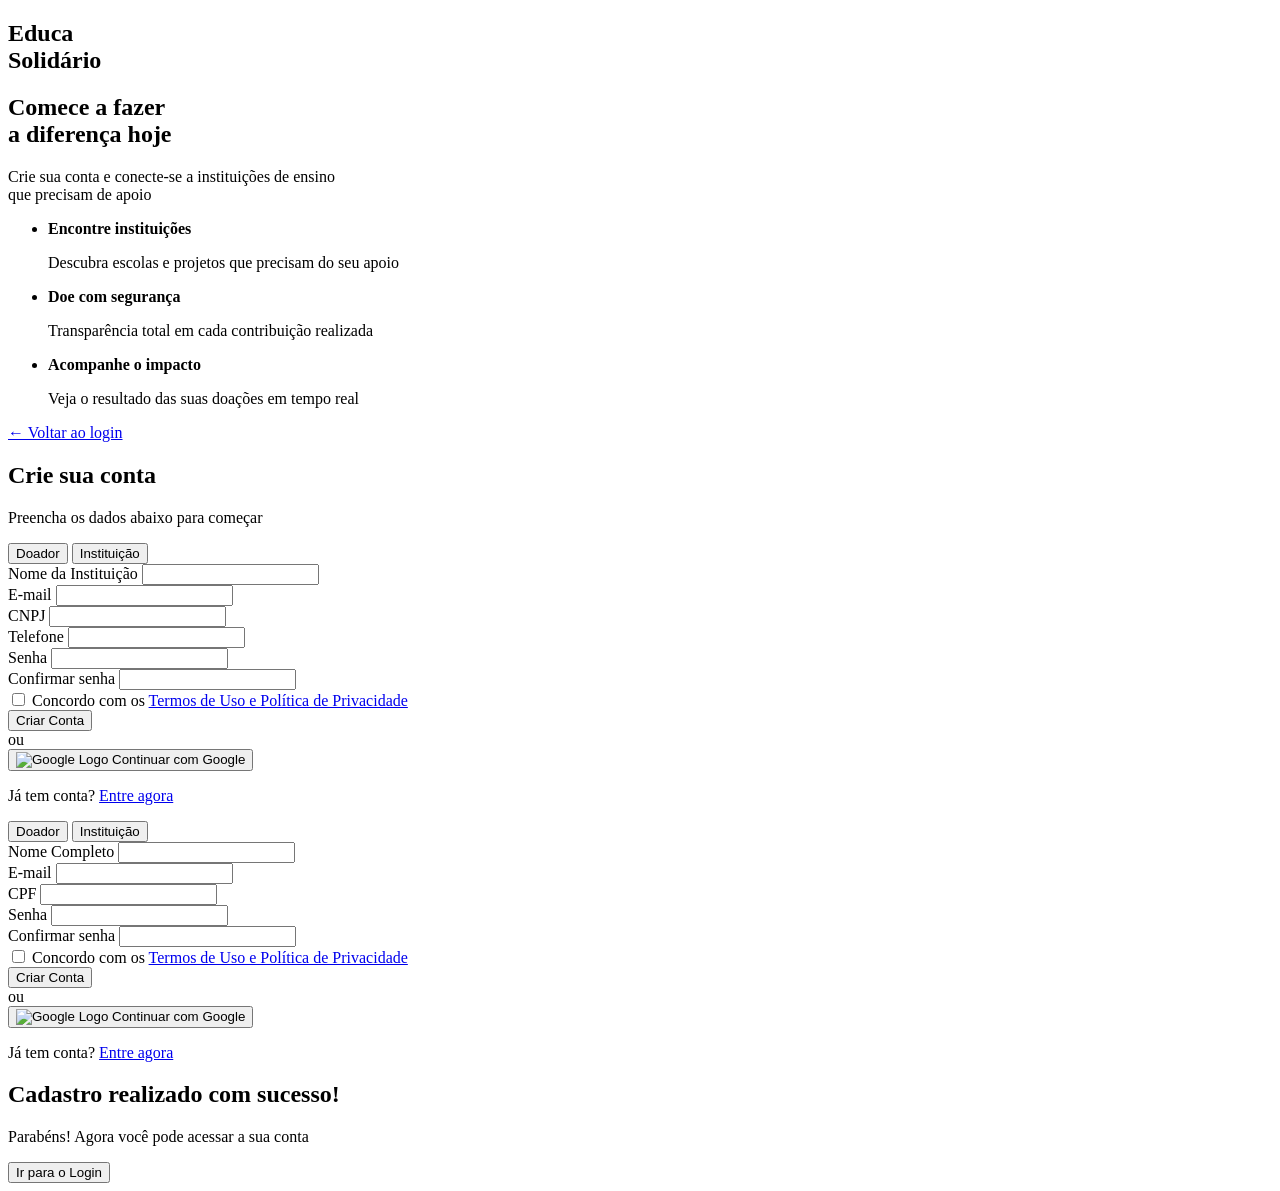
==== cadastro.html @ b56973ee "Adicionar tela cadastro.html" ====
<!--========================================================================== 
    Autor: Linderval Moura Matias
   
    HTML das Telas: 04 - Cadastro Instituição Selecionada; 
                    05 - Cadastro Doador Selecionada; 
                    08 - Cadastro Bem Sucedido;
    ==========================================================================--> 

<!DOCTYPE html>
<html lang="pt-BR">
<head>
    <meta charset="UTF-8">
    <meta name="viewport" content="width=device-width, initial-scale=1.0">
    <title>Educa Solidário - Cadastro</title>
    <link rel="stylesheet" href="css/cadastro.css">
    <!-- Fonte Inter do Google Fonts (Padrão moderno de UI) -->
    <link href="https://fonts.googleapis.com/css2?family=Inter:wght@400;500;600;700&display=swap" rel="stylesheet">
</head>
<body>
    <main class="auth-layout">
        
        <!-- PAINEL ESQUERDO (Apresentação / Branding) -->
        <aside class="auth-sidebar">
            <div class="brand">
                <h1 class="logo">Educa<br><span>Solidário</span></h1>
            </div>
            
            <div class="sidebar-content">
                <h2 class="title">Comece a fazer<br>a diferença hoje</h2>
                <p class="subtitle">Crie sua conta e conecte-se a instituições de ensino<br>que precisam de apoio</p>
                
                <ul class="features-list">
                    <li>
                        <strong>Encontre instituições</strong>
                        <p>Descubra escolas e projetos que precisam do seu apoio</p>
                    </li>
                    <li>
                        <strong>Doe com segurança</strong>
                        <p>Transparência total em cada contribuição realizada</p>
                    </li>
                    <li>
                        <strong>Acompanhe o impacto</strong>
                        <p>Veja o resultado das suas doações em tempo real</p>
                    </li>
                </ul>
            </div>
        </aside>

        <!-- PAINEL DIREITO (Formulários) -->
        <section class="auth-forms-container">
            
            <header class="auth-header">
                <a href="#" class="back-link">← Voltar ao login</a>
                <h2 class="form-title" id="main-form-title">Crie sua conta</h2>
                <p class="form-subtitle" id="main-form-subtitle">Preencha os dados abaixo para começar</p>
            </header>

            <!-- TELA 04: CADASTRO INSTITUIÇÃO -->
            <div id="screen-instituicao" class="form-screen active">
                <div class="profile-toggle">
                    <button class="toggle-btn" onclick="switchScreen('doador')">Doador</button>
                    <button class="toggle-btn active" onclick="switchScreen('instituicao')">Instituição</button>
                </div>

                <form class="auth-form" action="#" onsubmit="event.preventDefault(); switchScreen('sucesso');">
                    <div class="input-group">
                        <label for="inst-nome">Nome da Instituição</label>
                        <input type="text" id="inst-nome" required>
                    </div>
                    <div class="input-group">
                        <label for="inst-email">E-mail</label>
                        <input type="email" id="inst-email" required>
                    </div>
                    <div class="input-group">
                        <label for="inst-cnpj">CNPJ</label>
                        <input type="text" id="inst-cnpj" required>
                    </div>
                    <div class="input-group">
                        <label for="inst-tel">Telefone</label>
                        <input type="tel" id="inst-tel" required>
                    </div>
                    <div class="input-group">
                        <label for="inst-senha">Senha</label>
                        <input type="password" id="inst-senha" required>
                    </div>
                    <div class="input-group">
                        <label for="inst-conf-senha">Confirmar senha</label>
                        <input type="password" id="inst-conf-senha" required>
                    </div>
                    
                    <div class="checkbox-group">
                        <input type="checkbox" id="inst-terms" required>
                        <label for="inst-terms">Concordo com os <a href="#">Termos de Uso e Política de Privacidade</a></label>
                    </div>

                    <button type="submit" class="btn btn-primary">Criar Conta</button>
                    
                    <div class="divider">ou</div>
                    
                    <button type="button" class="btn btn-google">
                        <img src="https://www.svgrepo.com/show/475656/google-color.svg" alt="Google Logo" width="20">
                        Continuar com Google
                    </button>
                    
                    <p class="auth-footer">Já tem conta? <a href="#">Entre agora</a></p>
                </form>
            </div>

            <!-- TELA 05: CADASTRO DOADOR -->
            <div id="screen-doador" class="form-screen">
                <div class="profile-toggle">
                    <button class="toggle-btn active" onclick="switchScreen('doador')">Doador</button>
                    <button class="toggle-btn" onclick="switchScreen('instituicao')">Instituição</button>
                </div>

                <form class="auth-form" action="#" onsubmit="event.preventDefault(); switchScreen('sucesso');">
                    <div class="input-group">
                        <label for="doa-nome">Nome Completo</label>
                        <input type="text" id="doa-nome" required>
                    </div>
                    <div class="input-group">
                        <label for="doa-email">E-mail</label>
                        <input type="email" id="doa-email" required>
                    </div>
                    <div class="input-group">
                        <label for="doa-cpf">CPF</label>
                        <input type="text" id="doa-cpf" required>
                    </div>
                    <div class="input-group">
                        <label for="doa-senha">Senha</label>
                        <input type="password" id="doa-senha" required>
                    </div>
                    <div class="input-group">
                        <label for="doa-conf-senha">Confirmar senha</label>
                        <input type="password" id="doa-conf-senha" required>
                    </div>
                    
                    <div class="checkbox-group">
                        <input type="checkbox" id="doa-terms" required>
                        <label for="doa-terms">Concordo com os <a href="#">Termos de Uso e Política de Privacidade</a></label>
                    </div>

                    <button type="submit" class="btn btn-primary">Criar Conta</button>
                    
                    <div class="divider">ou</div>
                    
                    <button type="button" class="btn btn-google">
                        <img src="https://www.svgrepo.com/show/475656/google-color.svg" alt="Google Logo" width="20">
                        Continuar com Google
                    </button>
                    
                    <p class="auth-footer">Já tem conta? <a href="#">Entre agora</a></p>
                </form>
            </div>

            <!-- TELA 08: SUCESSO -->
            <div id="screen-sucesso" class="form-screen success-screen">
                <div class="success-icon"></div>
                <h2>Cadastro realizado com sucesso!</h2>
                <p>Parabéns! Agora você pode acessar a sua conta</p>
                <button type="button" class="btn btn-primary" onclick="switchScreen('instituicao')">Ir para o Login</button>
            </div>

        </section>
    </main>

    <!-- Script para alternar as telas -->
    <script>
        function switchScreen(screenName) {
            document.querySelectorAll('.form-screen').forEach(el => el.classList.remove('active'));
            document.getElementById(`screen-${screenName}`).classList.add('active');
            
            const header = document.querySelector('.auth-header');
            if (screenName === 'sucesso') {
                header.style.display = 'none';
            } else {
                header.style.display = 'block';
            }
        }
    </script>
</body>
</html>
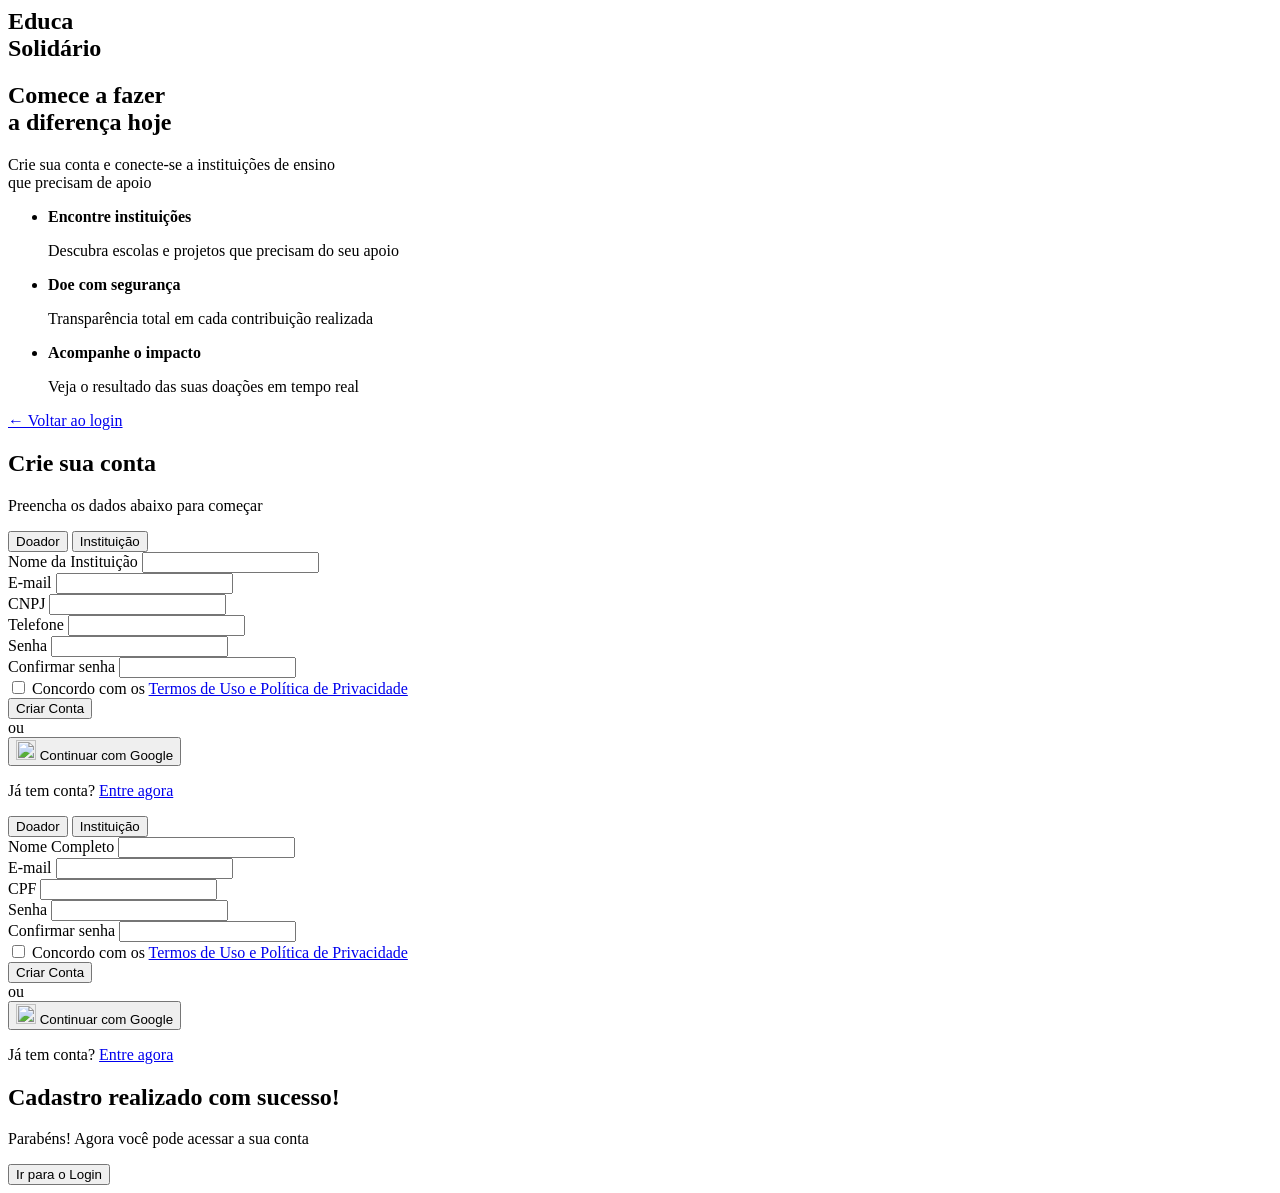
==== commit 252a6cad: "Remove author comment from cadastro.html Removed author comment and cleaned up HTML header." ====
--- a/cadastro.html
+++ b/cadastro.html
@@ -1,10 +1,6 @@
-<!--========================================================================== 
-    Autor: Linderval Moura Matias
-   
-    HTML das Telas: 04 - Cadastro Instituição Selecionada; 
+<! HTML das Telas: 04 - Cadastro Instituição Selecionada; 
                     05 - Cadastro Doador Selecionada; 
-                    08 - Cadastro Bem Sucedido;
-    ==========================================================================--> 
+                    08 - Cadastro Bem Sucedido. 
 
 <!DOCTYPE html>
 <html lang="pt-BR">
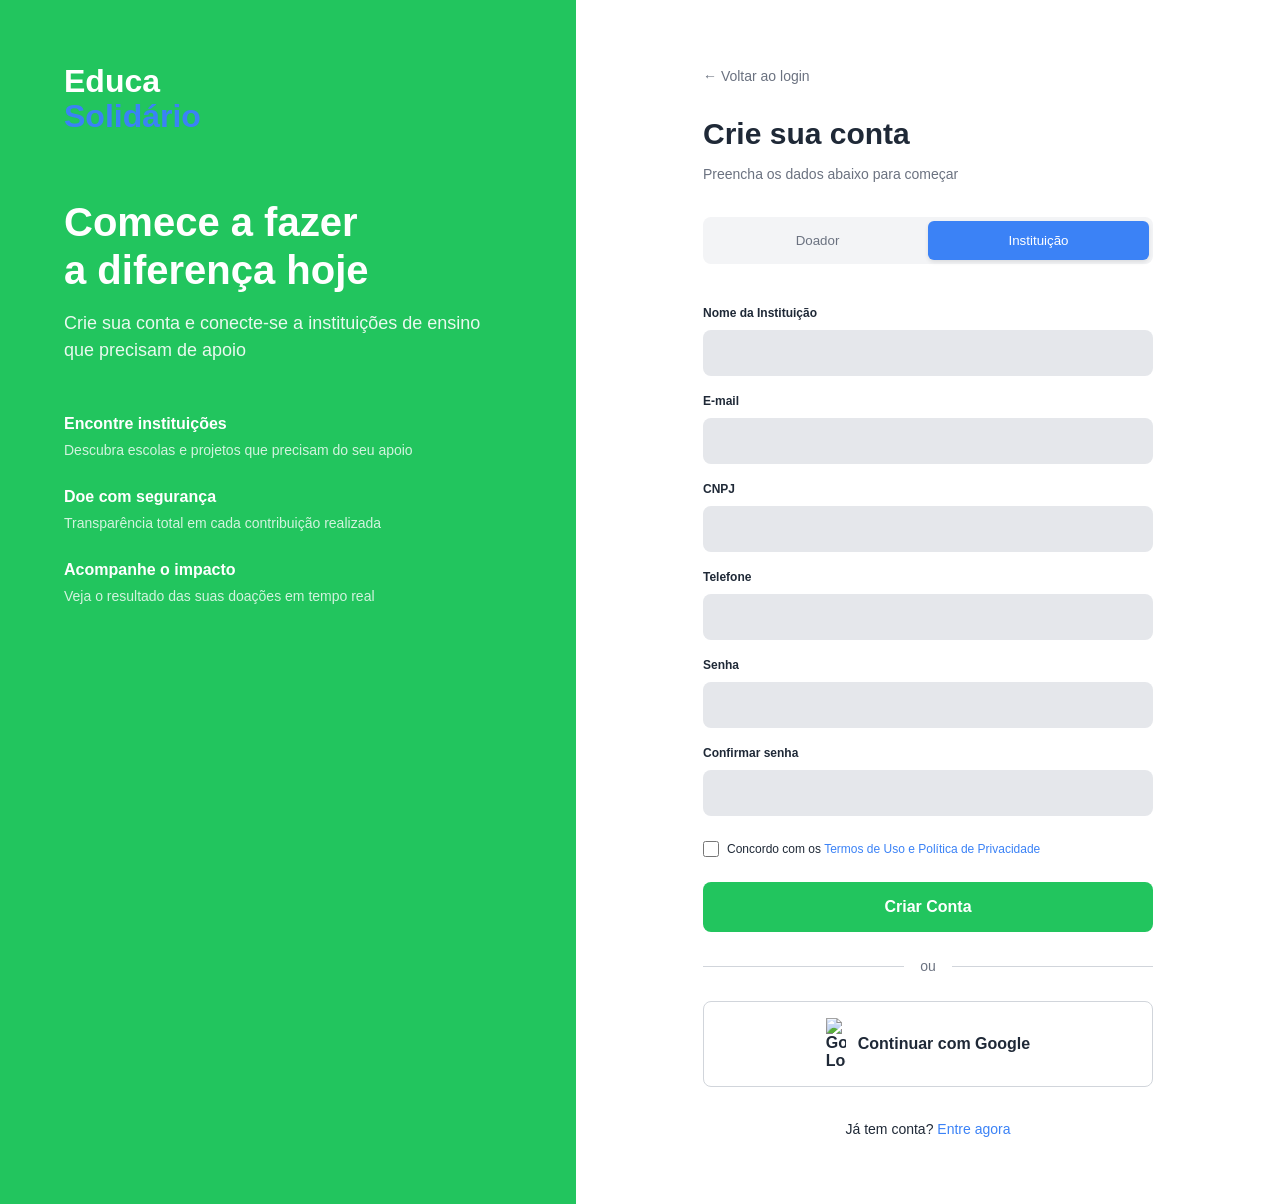
==== commit 594be6a1: "Alteração do html, para contemplar validação em JS; criação do arquivo cadastro.js, contendo todo o " ====
--- a/cadastro.html
+++ b/cadastro.html
@@ -1,6 +1,6 @@
-<! HTML das Telas: 04 - Cadastro Instituição Selecionada; 
-                    05 - Cadastro Doador Selecionada; 
-                    08 - Cadastro Bem Sucedido. 
+<!-- HTML das Telas: 04 - Cadastro Instituição Selecionada; 
+                     05 - Cadastro Doador Selecionada; 
+                     08 - Cadastro Bem Sucedido. -->        <!-- Ajuste-->
 
 <!DOCTYPE html>
 <html lang="pt-BR">
@@ -58,30 +58,46 @@
                     <button class="toggle-btn active" onclick="switchScreen('instituicao')">Instituição</button>
                 </div>
 
-                <form class="auth-form" action="#" onsubmit="event.preventDefault(); switchScreen('sucesso');">
+                <!-- ALTERAÇÃO DO [PF3] PARA LÓGICA DE FORMULÁRIOS
+                     Troquei a validação automática do HTML5 pelo JS.
+                     O onsubmtit chama a função validarFormulario() que faz a validação,
+                     ao invés de ir direto para a tela de sucesso switchScreen('sucesso') -->
+                  
+                <form class="auth-form" action="#" novalidate
+                      onsubmit="return validarFormulario(event, 'instituicao');">
+
+                    <!-- Alteração [PF3]: área de mensagem de erro/sucesso do formulário -->
+                    <div id="instituicao-form-msg" class="form-message" role="alert"></div>
+
                     <div class="input-group">
                         <label for="inst-nome">Nome da Instituição</label>
                         <input type="text" id="inst-nome" required>
+                        <span class="field-error" id="inst-nome-error"></span> <!-- Mensagem de erro do campo Nome Instituição -->
                     </div>
                     <div class="input-group">
                         <label for="inst-email">E-mail</label>
                         <input type="email" id="inst-email" required>
+                        <span class="field-error" id="inst-email-error"></span> <!-- Mensagem de erro do campo E-mail -->
                     </div>
                     <div class="input-group">
                         <label for="inst-cnpj">CNPJ</label>
                         <input type="text" id="inst-cnpj" required>
+                        <span class="field-error" id="inst-cnpj-error"></span> <!-- Mensagem de erro do campo CNPJ -->
                     </div>
                     <div class="input-group">
                         <label for="inst-tel">Telefone</label>
                         <input type="tel" id="inst-tel" required>
+                        <span class="field-error" id="inst-tel-error"></span> <!-- Mensagem de erro do campo Telefone -->
                     </div>
                     <div class="input-group">
                         <label for="inst-senha">Senha</label>
                         <input type="password" id="inst-senha" required>
+                        <span class="field-error" id="inst-senha-error"></span> <!-- Mensagem de erro do campo Senha -->
                     </div>
                     <div class="input-group">
                         <label for="inst-conf-senha">Confirmar senha</label>
                         <input type="password" id="inst-conf-senha" required>
+                        <span class="field-error" id="inst-conf-senha-error"></span> <!-- Mensagem de erro do campo Confirmar senha -->
                     </div>
                     
                     <div class="checkbox-group">
@@ -109,26 +125,36 @@
                     <button class="toggle-btn" onclick="switchScreen('instituicao')">Instituição</button>
                 </div>
 
-                <form class="auth-form" action="#" onsubmit="event.preventDefault(); switchScreen('sucesso');">
+            <!-- Veja comentário linha 61. Troca da validação para o JS e mensagem de erro/sucesso do formulário -->
+                <form class="auth-form" action="#" novalidate
+                      onsubmit="return validarFormulario(event, 'doador');">
+
+                    <div id="doador-form-msg" class="form-message" role="alert"></div>
+
                     <div class="input-group">
                         <label for="doa-nome">Nome Completo</label>
                         <input type="text" id="doa-nome" required>
+                        <span class="field-error" id="doa-nome-error"></span>   <!-- Mensagem de erro do campo Nome -->
                     </div>
                     <div class="input-group">
                         <label for="doa-email">E-mail</label>
                         <input type="email" id="doa-email" required>
+                        <span class="field-error" id="doa-email-error"></span> <!-- Mensagem de erro do campo E-mail -->
                     </div>
                     <div class="input-group">
                         <label for="doa-cpf">CPF</label>
                         <input type="text" id="doa-cpf" required>
+                        <span class="field-error" id="doa-cpf-error"></span> <!-- Mensagem de erro do campo CPF -->
                     </div>
                     <div class="input-group">
                         <label for="doa-senha">Senha</label>
                         <input type="password" id="doa-senha" required>
+                        <span class="field-error" id="doa-senha-error"></span> <!-- Mensagem de erro do campo Senha -->
                     </div>
                     <div class="input-group">
                         <label for="doa-conf-senha">Confirmar senha</label>
                         <input type="password" id="doa-conf-senha" required>
+                        <span class="field-error" id="doa-conf-senha-error"></span> <!-- Mensagem de erro do campo Confirmar senha -->
                     </div>
                     
                     <div class="checkbox-group">
@@ -160,19 +186,10 @@
         </section>
     </main>
 
-    <!-- Script para alternar as telas -->
-    <script>
-        function switchScreen(screenName) {
-            document.querySelectorAll('.form-screen').forEach(el => el.classList.remove('active'));
-            document.getElementById(`screen-${screenName}`).classList.add('active');
-            
-            const header = document.querySelector('.auth-header');
-            if (screenName === 'sucesso') {
-                header.style.display = 'none';
-            } else {
-                header.style.display = 'block';
-            }
-        }
-    </script>
+    <!-- Script para alternar as telas 
+    Deletado do html e colocado dentro do arquivo cadastro.js, para deixar o código mais organizado -->
+
+    <!-- Lógica de troca de tela e validação dos formulários --> 
+    <script src="js/cadastro.js"></script>
 </body>
 </html>
--- a/css/cadastro.css
+++ b/css/cadastro.css
@@ -0,0 +1,366 @@
+/* CSS das Telas: 04 - Cadastro Instituição Selecionada; 
+                  05 - Cadastro Doador Selecionada; 
+                  08 - Cadastro Bem Sucedido; (todas produzidas em PI III) */
+
+/* Variáveis Globais (Design Tokens) */
+:root {
+    --color-primary: #22c55e; /* Verde principal */
+    --color-primary-hover: #16a34a;
+    --color-secondary: #3b82f6; /* Azul */
+    --color-bg: #ffffff;
+    --color-bg-input: #e5e7eb;
+    --color-bg-toggle: #f3f4f6;
+    
+    --color-text-dark: #1f2937;
+    --color-text-light: #ffffff;
+    --color-text-muted: #6b7280;
+    
+    --font-family: 'Inter', sans-serif;
+    --border-radius: 8px;
+    --transition: all 0.3s ease;
+}
+
+/* Reset CSS */
+* {
+    margin: 0;
+    padding: 0;
+    box-sizing: border-box;
+}
+
+body {
+    font-family: var(--font-family);
+    color: var(--color-text-dark);
+    background-color: var(--color-bg);
+    line-height: 1.5;
+}
+
+a {
+    color: var(--color-secondary);
+    text-decoration: none;
+}
+
+a:hover {
+    text-decoration: underline;
+}
+
+/* RESPONSIVIDADE: Para que toda imagem encolha junto do contêiner. */
+img {
+    max-width: 100%;
+    height: auto;
+    display: block;
+}
+
+/* Layout Principal (Split Screen) */
+.auth-layout {
+    display: flex;
+    min-height: 100vh;
+}
+
+/* --- Painel Esquerdo (Verde) --- */
+.auth-sidebar {
+    flex: 1;
+    max-width: 45%;
+    background-color: var(--color-primary);
+    color: var(--color-text-light);
+    padding: 4rem;
+    display: flex;
+    flex-direction: column;
+}
+
+/* RESPONSIVIDADE: clamp para a logo encolher suavemente em telas menores */
+.logo {
+    font-size: clamp(1.5rem, 4vw, 2rem);
+    font-weight: 700;
+    line-height: 1.1;
+    margin-bottom: 4rem;
+}
+
+.logo span {
+    color: var(--color-secondary);
+}
+
+/* RESPONSIVIDADE: clamp para título de destaque do painel esquerdo */
+.sidebar-content .title {
+    font-size: clamp(1.75rem, 5vw, 2.5rem);
+    font-weight: 700;
+    margin-bottom: 1rem;
+    line-height: 1.2;
+}
+
+.sidebar-content .subtitle {
+    font-size: 1.125rem;
+    margin-bottom: 3rem;
+    opacity: 0.9;
+}
+
+.features-list {
+    list-style: none;
+    display: flex;
+    flex-direction: column;
+    gap: 1.5rem;
+}
+
+.features-list strong {
+    display: block;
+    font-size: 1rem;
+    margin-bottom: 0.25rem;
+}
+
+.features-list p {
+    font-size: 0.875rem;
+    opacity: 0.8;
+}
+
+/* --- Painel Direito (Formulário) --- */
+.auth-forms-container {
+    flex: 1;
+    padding: 4rem;
+    display: flex;
+    flex-direction: column;
+    align-items: center;
+    overflow-y: auto;
+}
+
+.auth-header {
+    width: 100%;
+    max-width: 450px;
+    margin-bottom: 2rem;
+}
+
+.back-link {
+    font-size: 0.875rem;
+    color: var(--color-text-muted);
+    display: inline-block;
+    margin-bottom: 1.5rem;
+}
+
+.form-title {
+    font-size: 1.875rem;
+    margin-bottom: 0.5rem;
+}
+
+.form-subtitle {
+    font-size: 0.875rem;
+    color: var(--color-text-muted);
+}
+
+/* Componentes de Formulário */
+.form-screen {
+    width: 100%;
+    max-width: 450px;
+    display: none; /* Oculta todas as telas por padrão */
+}
+
+.form-screen.active {
+    display: block; /* Mostra apenas a tela ativa */
+}
+
+/* Toggle (Doador / Instituição) */
+.profile-toggle {
+    display: flex;
+    background-color: var(--color-bg-toggle);
+    border-radius: var(--border-radius);
+    padding: 0.25rem;
+    margin-bottom: 1.5rem;
+}
+
+.toggle-btn {
+    flex: 1;
+    padding: 0.75rem;
+    border: none;
+    background: transparent;
+    border-radius: 6px;
+    font-weight: 500;
+    cursor: pointer;
+    color: var(--color-text-muted);
+    transition: var(--transition);
+}
+
+.toggle-btn.active {
+    background-color: var(--color-secondary);
+    color: var(--color-text-light);
+    box-shadow: 0 2px 4px rgba(0,0,0,0.1);
+}
+
+/* Inputs */
+.auth-form {
+    display: flex;
+    flex-direction: column;
+    gap: 1rem;
+}
+
+.input-group label {
+    display: block;
+    font-size: 0.75rem;
+    font-weight: 600;
+    margin-bottom: 0.5rem;
+    color: var(--color-text-dark);
+}
+
+.input-group input {
+    width: 100%;
+    padding: 0.875rem;
+    border: none;
+    border-radius: var(--border-radius);
+    background-color: var(--color-bg-input);
+    font-family: inherit;
+    font-size: 1rem;
+    transition: var(--transition);
+}
+
+.input-group input:focus {
+    outline: 2px solid var(--color-secondary);
+    background-color: var(--color-bg);
+}
+
+/* Checkbox */
+.checkbox-group {
+    display: flex;
+    align-items: center;
+    gap: 0.5rem;
+    font-size: 0.75rem;
+    margin: 0.5rem 0;
+}
+
+.checkbox-group input[type="checkbox"] {
+    width: 16px;
+    height: 16px;
+    cursor: pointer;
+}
+
+/* Botões Principais */
+.btn {
+    width: 100%;
+    padding: 1rem;
+    border: none;
+    border-radius: var(--border-radius);
+    font-size: 1rem;
+    font-weight: 600;
+    cursor: pointer;
+    transition: var(--transition);
+}
+
+.btn-primary {
+    background-color: var(--color-primary);
+    color: var(--color-text-light);
+}
+
+.btn-primary:hover {
+    background-color: var(--color-primary-hover);
+}
+
+.btn-google {
+    background-color: transparent;
+    border: 1px solid #d1d5db;
+    color: var(--color-text-dark);
+    display: flex;
+    align-items: center;
+    justify-content: center;
+    gap: 0.75rem;
+}
+
+.btn-google:hover {
+    background-color: #f9fafb;
+}
+
+/* Divisor "ou" */
+.divider {
+    display: flex;
+    align-items: center;
+    text-align: center;
+    color: var(--color-text-muted);
+    font-size: 0.875rem;
+    margin: 0.5rem 0;
+}
+
+.divider::before,
+.divider::after {
+    content: '';
+    flex: 1;
+    border-bottom: 1px solid #d1d5db;
+}
+
+.divider::before { margin-right: 1rem; }
+.divider::after { margin-left: 1rem; }
+
+/* Rodapé do form */
+.auth-footer {
+    text-align: center;
+    font-size: 0.875rem;
+    margin-top: 1rem;
+}
+
+/* Tela de Sucesso */
+.success-screen {
+    text-align: center;
+    margin-top: 4rem;
+}
+
+.success-icon {
+    width: 80px;
+    height: 80px;
+    background-color: #a7f3d0; /* Verde claro */
+    border-radius: 50%;
+    margin: 0 auto 2rem;
+}
+
+.success-screen h2 {
+    font-size: 1.5rem;
+    margin-bottom: 0.5rem;
+}
+
+.success-screen p {
+    color: var(--color-text-muted);
+    margin-bottom: 2.5rem;
+}
+
+/* Responsividade (Tablet) */
+@media (max-width: 900px) {
+    .auth-layout {
+        flex-direction: column;
+    }
+    
+    .auth-sidebar {
+        order: 2; /* Em telas menores, a barra lateral ficará embaixo, após os campos de formulário */
+        max-width: 100%;
+        padding: 2rem;
+        align-items: center; /* centralizando... */
+        text-align: center;
+    }
+    
+    .logo {
+        margin-bottom: 2rem;
+    }
+
+    .auth-forms-container {
+        order: 1; /* Em telas menores, os campos de formulário aparecem primeiro na tela, e somente embaixo a barra lateral */
+        padding: 2rem;
+    }
+}
+
+/* RESPONSIVIDADE: Breakpoint de celular (480px). O breakpoint de
+   900px acima já resolve tablet, mas em telas de celular (~375-414px) o
+   padding de 2rem no painel verde e a lista de features ainda tomam espaço
+   demais antes de chegar ao formulário. Reduz padding, oculta a lista de
+   features (secundária nessa largura) e ajusta o subtítulo do painel. */
+
+@media (max-width: 480px) {
+    .auth-sidebar {
+        padding: 1.5rem;
+        align-items: center; /* centralizando... */
+        text-align: center;
+    }
+
+    .sidebar-content .subtitle,  /* escondi informações que tem em telas menores para deixar o visual menos poluído */
+    .features-list {
+        display: none;
+    }
+
+    .auth-forms-container {
+        padding: 1.5rem;
+    }
+
+    .form-title {
+        font-size: 1.5rem;
+    }
+}
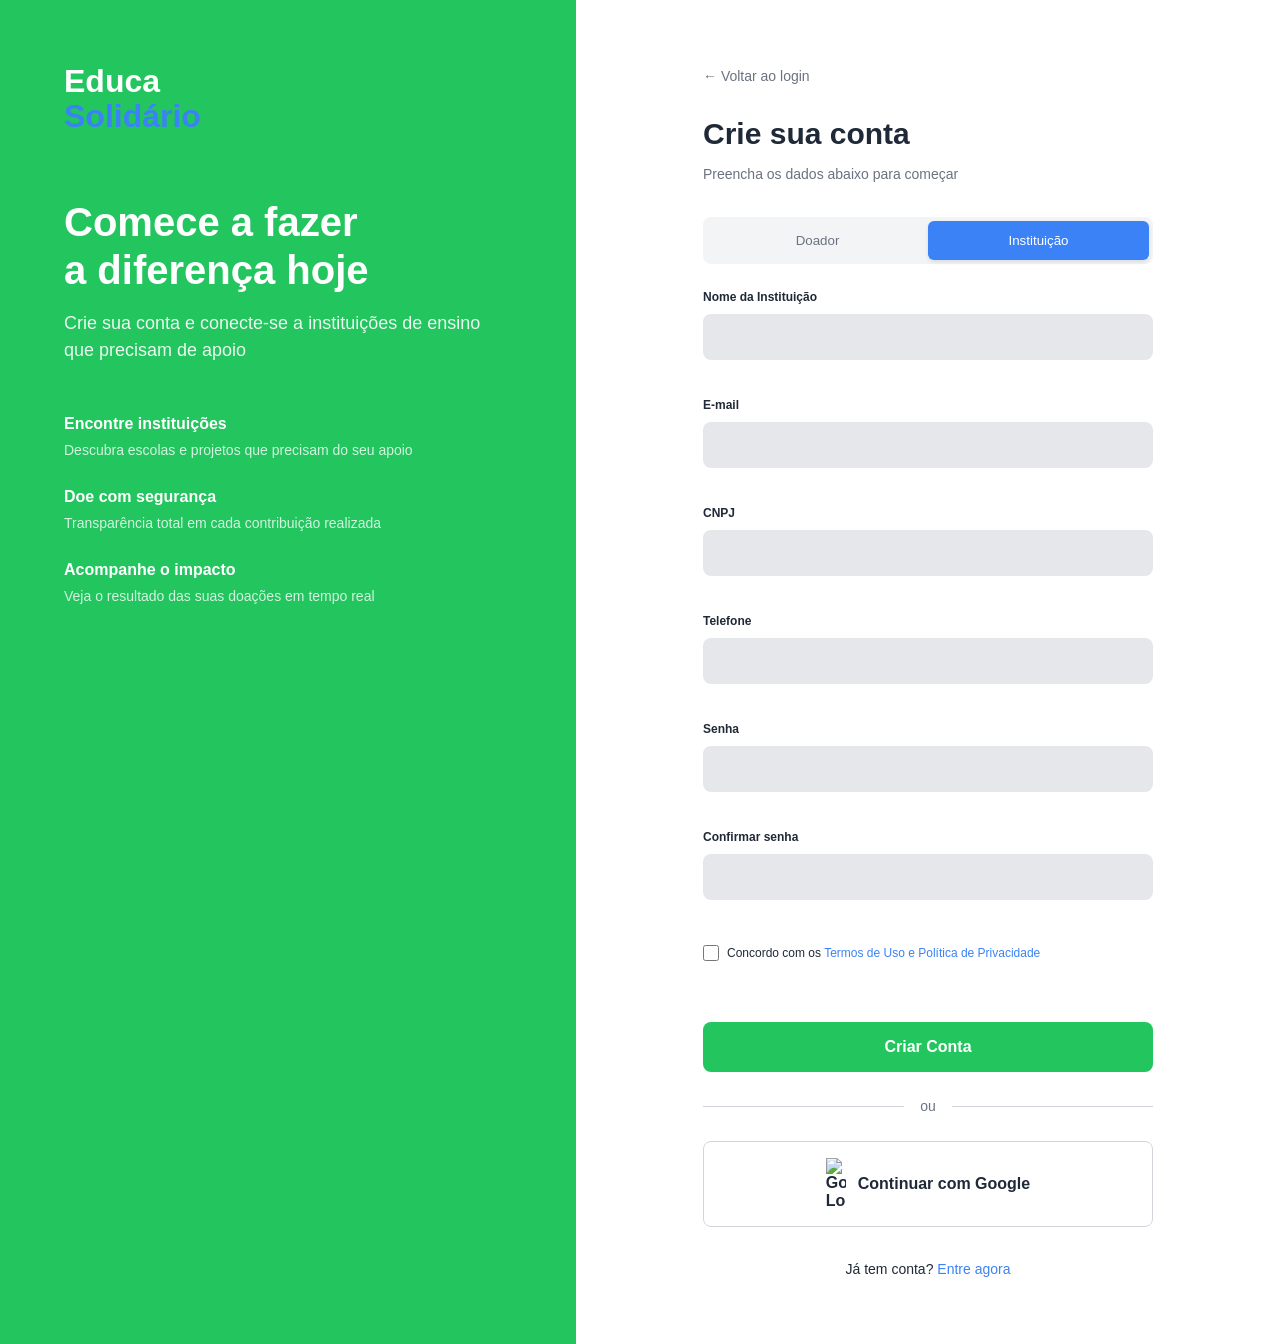
==== commit 1d62bac3: "correção de bugs no html e no js; adicionei elementos de estilo (css) para dar feedback visual ao us" ====
--- a/cadastro.html
+++ b/cadastro.html
@@ -104,6 +104,7 @@
                         <input type="checkbox" id="inst-terms" required>
                         <label for="inst-terms">Concordo com os <a href="#">Termos de Uso e Política de Privacidade</a></label>
                     </div>
+                    <span class="field-error" id="inst-terms-error"></span> <!-- Mensagem de erro do campo Termos de Uso. Fica fora do grupo de checkbox por causa do css dele -->
 
                     <button type="submit" class="btn btn-primary">Criar Conta</button>
                     
@@ -161,6 +162,7 @@
                         <input type="checkbox" id="doa-terms" required>
                         <label for="doa-terms">Concordo com os <a href="#">Termos de Uso e Política de Privacidade</a></label>
                     </div>
+                    <span class="field-error" id="doa-terms-error"></span> <!-- Mensagem de erro do campo Termos de Uso. Fica fora do grupo de checkbox por causa do css dele -->
 
                     <button type="submit" class="btn btn-primary">Criar Conta</button>
                     
--- a/css/cadastro.css
+++ b/css/cadastro.css
@@ -212,6 +212,54 @@
     outline: 2px solid var(--color-secondary);
     background-color: var(--color-bg);
 }
+/* VALIDAÇÃO JS para campos inválidos [PF3]
+Incluí elementos de estilo do sistema de validação de formulário
+- .input-invalid: destaca em vermelho o campo que falhou na validação
+- .field-error: mensagem de erro específica de cada campo
+- .form-message: mensagem geral do formulário, no topo (erro ou sucesso,
+controlado pelas classes .error / .success; .empty a esconde quando
+não há mensagem) */
+
+.input-invalid {
+    outline: 2px solid #ef4444;
+    background-color: #fef2f2;
+}
+
+.field-error {
+    display: block;
+    min-height: 1rem;
+    font-size: 0.75rem;
+    color: #ef4444;
+    margin-top: 0.25rem;
+}
+
+.form-message {
+    font-size: 0.875rem;
+    padding: 0;
+    border-radius: var(--border-radius);
+    margin-bottom: 0;
+    transition: var(--transition);
+}
+
+.form-message:empty {
+    display: none;
+}
+
+.form-message.error {
+    padding: 0.75rem 1rem;
+    margin-bottom: 1rem;
+    background-color: #fef2f2;
+    color: #b91c1c;
+    border: 1px solid #fecaca;
+}
+
+.form-message.success {
+    padding: 0.75rem 1rem;
+    margin-bottom: 1rem;
+    background-color: #f0fdf4;
+    color: #15803d;
+    border: 1px solid #bbf7d0;
+}
 
 /* Checkbox */
 .checkbox-group {
